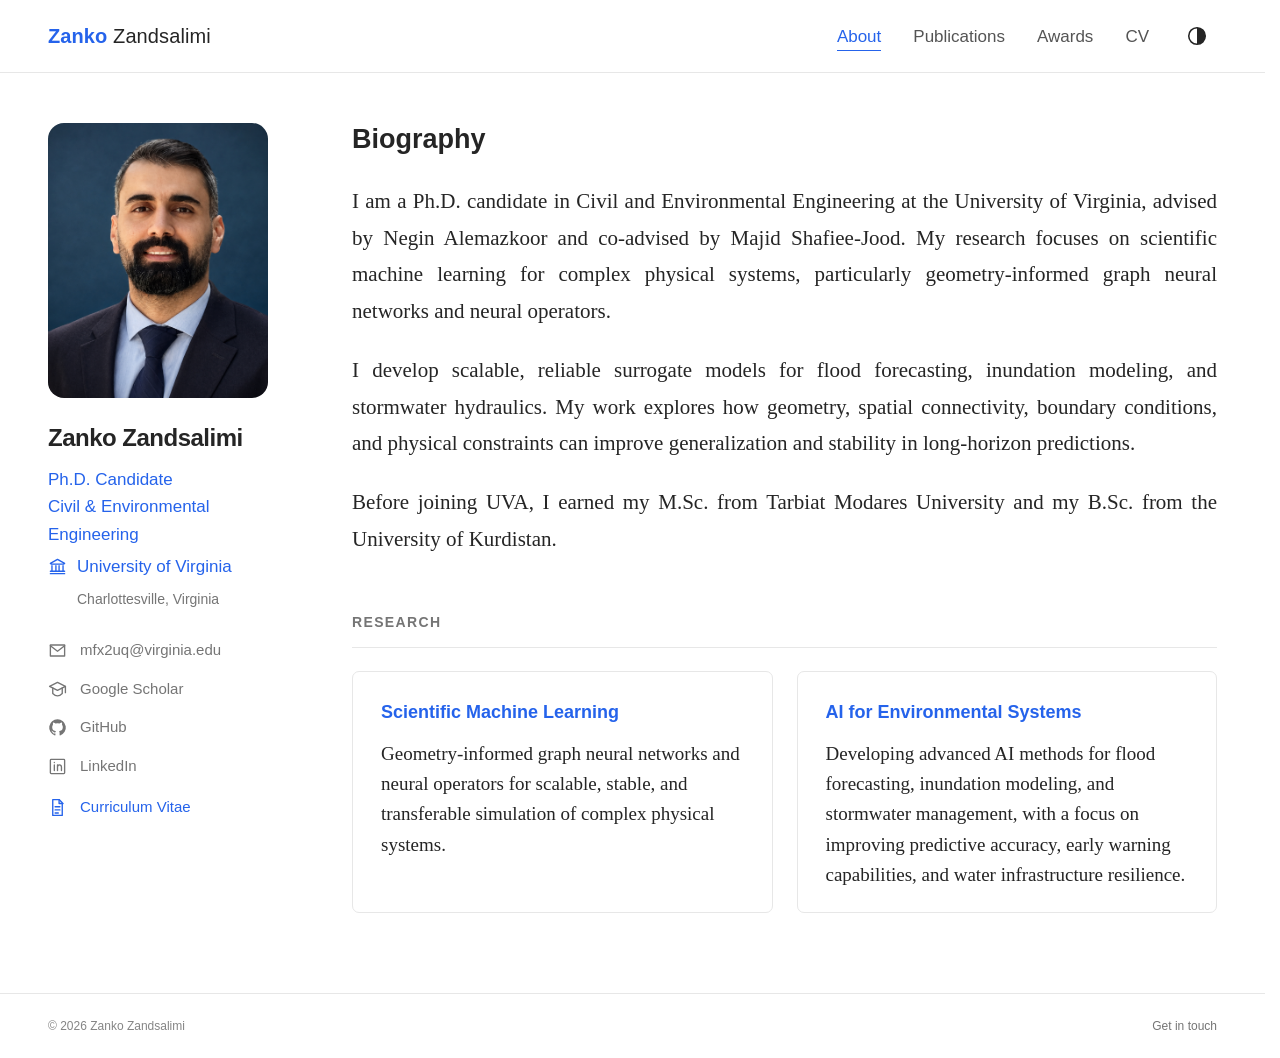
==== index.html @ badc1897 "Publish academic biography website" ====
<!doctype html>
<html lang="en">
<head><meta charset="utf-8"><meta name="viewport" content="width=device-width, initial-scale=1"><meta name="color-scheme" content="light dark"><script src="theme-init.js"></script>
<meta name="robots" content="index, follow"><title>Zanko Zandsalimi | Scientific Machine Learning &amp; Flood Forecasting</title><meta name="description" content="Zanko Zandsalimi is a Ph.D. candidate at the University of Virginia working on scientific machine learning, geometry-informed models, and flood forecasting."><link rel="canonical" href="https://zandsalimizanko.github.io/">
<link rel="icon" type="image/svg+xml" href="assets/favicon.svg"><link rel="stylesheet" href="styles.css"><script src="site.js" defer></script></head>
<body><a class="skip-link" href="#main">Skip to content</a>
<header class="site-header"><div class="wrap header-inner"><a class="brand" href="index.html"><span class="brand-first">Zanko</span> <span class="brand-last">Zandsalimi</span></a>
<nav class="site-nav" id="navigation" aria-label="Main navigation"><a href="index.html" aria-current="page">About</a><a href="publications.html">Publications</a><a href="awards.html">Awards</a><a href="assets/CV_Zanko_Zandsalimi.pdf" target="_blank" rel="noopener noreferrer" title="Curriculum Vitae (PDF)">CV</a></nav>
<div class="header-controls"><button class="theme-toggle" type="button" aria-label="Switch to dark theme" aria-pressed="false" title="Switch to dark theme"><svg class="icon" viewBox="0 0 24 24" fill="none" stroke="currentColor" stroke-width="1.7" stroke-linecap="round" stroke-linejoin="round" aria-hidden="true"><circle cx="12" cy="12" r="9"/><path d="M12 3a9 9 0 0 1 0 18z" fill="currentColor" stroke="none"/></svg></button><button type="button" class="menu-toggle" aria-expanded="false" aria-controls="navigation" aria-label="Open navigation"><svg class="icon" viewBox="0 0 24 24" fill="none" stroke="currentColor" stroke-width="1.7" stroke-linecap="round" stroke-linejoin="round" aria-hidden="true"><path d="M4 6h16M4 12h16M4 18h16"/></svg><span>Menu</span></button></div></div></header>
<div class="wrap layout"><aside class="profile" aria-label="Profile">
    <img class="portrait" src="assets/zanko-zandsalimi.jpeg" width="480" height="600" alt="Portrait of Zanko Zandsalimi">
    <div class="profile-info"><h1>Zanko Zandsalimi</h1>
      <p class="role">Ph.D. Candidate<span>Civil &amp; Environmental Engineering</span></p>
      <p class="affiliation"><svg class="icon" viewBox="0 0 24 24" fill="none" stroke="currentColor" stroke-width="1.7" stroke-linecap="round" stroke-linejoin="round" aria-hidden="true"><path d="m3 8 9-5 9 5M4 9h16M5 11v7m5-7v7m4-7v7m5-7v7M3 21h18M3 18h18"/></svg><span>University of Virginia</span></p>
      <p class="location">Charlottesville, Virginia</p>
    </div>
    <div class="profile-links">
      <a class="email-link" href="mailto:mfx2uq@virginia.edu"><svg class="icon" viewBox="0 0 24 24" fill="none" stroke="currentColor" stroke-width="1.7" stroke-linecap="round" stroke-linejoin="round" aria-hidden="true"><path d="M3 5h18v14H3z"/><path d="m3 6 9 7 9-7"/></svg><span>mfx2uq@virginia.edu</span></a>
      <a href="https://scholar.google.com/citations?user=lIaSr3oAAAAJ" target="_blank" rel="noopener noreferrer"><svg class="icon" viewBox="0 0 24 24" fill="none" stroke="currentColor" stroke-width="1.7" stroke-linecap="round" stroke-linejoin="round" aria-hidden="true"><path d="m2 8 10-5 10 5-10 5z"/><path d="M6 10v7c4 4 8 4 12 0v-7M22 8v8"/></svg><span>Google Scholar</span></a>
      <a href="https://github.com/Zanko-WRM" target="_blank" rel="noopener noreferrer"><svg class="icon" viewBox="0 0 24 24" fill="none" stroke="currentColor" stroke-width="1.7" stroke-linecap="round" stroke-linejoin="round" aria-hidden="true"><path fill="currentColor" stroke="none" d="M12 1.5a10.5 10.5 0 0 0-3.32 20.46c.52.1.72-.22.72-.5v-1.95c-2.92.63-3.54-1.24-3.54-1.24-.48-1.21-1.17-1.53-1.17-1.53-.95-.65.08-.64.08-.64 1.05.08 1.6 1.08 1.6 1.08.94 1.6 2.46 1.14 3.06.87.1-.68.37-1.14.67-1.4-2.33-.27-4.78-1.17-4.78-5.19 0-1.15.41-2.09 1.08-2.82-.1-.27-.47-1.34.11-2.78 0 0 .88-.28 2.89 1.08a10 10 0 0 1 5.24 0c2-1.36 2.88-1.08 2.88-1.08.58 1.44.21 2.51.11 2.78.67.73 1.08 1.67 1.08 2.82 0 4.03-2.45 4.92-4.79 5.18.38.33.71.97.71 1.96v2.86c0 .28.19.61.72.5A10.5 10.5 0 0 0 12 1.5z"/></svg><span>GitHub</span></a>
      <a href="https://www.linkedin.com/in/zanko-zandsalimi-bb3569143/" target="_blank" rel="noopener noreferrer"><svg class="icon" viewBox="0 0 24 24" fill="none" stroke="currentColor" stroke-width="1.7" stroke-linecap="round" stroke-linejoin="round" aria-hidden="true"><rect x="3" y="3" width="18" height="18" rx="1"/><path d="M8 10v7M8 7v.1M12 17v-7m0 3c0-4 5-4 5 0v4"/></svg><span>LinkedIn</span></a>
      <a class="cv-link" href="assets/CV_Zanko_Zandsalimi.pdf" target="_blank" rel="noopener noreferrer"><svg class="icon" viewBox="0 0 24 24" fill="none" stroke="currentColor" stroke-width="1.7" stroke-linecap="round" stroke-linejoin="round" aria-hidden="true"><path d="M6 2h8l4 4v16H6z"/><path d="M14 2v5h5M9 11h6M9 15h6M9 19h4"/></svg><span>Curriculum Vitae</span></a>
    </div>
  </aside><main class="content" id="main" tabindex="-1"><section class="section" aria-labelledby="about"><h2 class="page-title biography-title" id="about">Biography</h2><div class="prose"><p>I am a Ph.D. candidate in Civil and Environmental Engineering at the University of Virginia, advised by Negin Alemazkoor and co-advised by Majid Shafiee-Jood. My research focuses on scientific machine learning for complex physical systems, particularly geometry-informed graph neural networks and neural operators.</p><p>I develop scalable, reliable surrogate models for flood forecasting, inundation modeling, and stormwater hydraulics. My work explores how geometry, spatial connectivity, boundary conditions, and physical constraints can improve generalization and stability in long-horizon predictions.</p><p>Before joining UVA, I earned my M.Sc. from Tarbiat Modares University and my B.Sc. from the University of Kurdistan.</p></div></section><section class="section" aria-labelledby="research"><h2 class="section-label" id="research">Research</h2><div class="research-grid"><article class="research-card"><h3>Scientific Machine Learning</h3><p>Geometry-informed graph neural networks and neural operators for scalable, stable, and transferable simulation of complex physical systems.</p></article><article class="research-card"><h3>AI for Environmental Systems</h3><p>Developing advanced AI methods for flood forecasting, inundation modeling, and stormwater management, with a focus on improving predictive accuracy, early warning capabilities, and water infrastructure resilience.</p></article></div></section></main></div>
<footer class="site-footer"><div class="wrap footer-inner"><span>© 2026 Zanko Zandsalimi</span><a href="mailto:mfx2uq@virginia.edu">Get in touch</a></div></footer>
</body></html>
---- styles.css ----
:root {
  color-scheme: light;
  --accent: #2563eb;
  --accent-dark: #1d4ed8;
  --ink: #252525;
  --muted: #757575;
  --line: #e7e7e7;
  --soft: #f8fafc;
  --background: #fff;
  --secondary: #545454;
  --subtle: #858585;
  --highlight: #eff6ff;
  --highlight-border: #93c5fd;
  --link-border: #bfdbfe;
  --sans: -apple-system, BlinkMacSystemFont, "Segoe UI", Arial, sans-serif;
  --serif: Georgia, "Times New Roman", serif;
}
:root[data-theme="dark"] {
  color-scheme: dark;
  --background: #1c1d22;
  --ink: #e8e8ed;
  --accent: #60a5fa;
  --accent-dark: #93c5fd;
  --secondary: #d0cdd5;
  --muted: #b4b1bd;
  --subtle: #a09da8;
  --line: #39383f;
  --soft: #25252c;
  --highlight: #172c46;
  --highlight-border: #60a5fa;
  --link-border: #365d85;
}
* { box-sizing: border-box; }
.sr-only { position: absolute; width: 1px; height: 1px; padding: 0; margin: -1px; overflow: hidden; clip-path: inset(50%); white-space: nowrap; border: 0; }
html { scroll-behavior: smooth; scrollbar-gutter: stable; }
body { margin: 0; background: var(--background); color: var(--ink); font-family: var(--sans); font-size: 16px; }
a { color: var(--accent); text-decoration: none; text-underline-offset: 4px; }
a:hover { color: var(--accent-dark); text-decoration: underline; }
button, input { font: inherit; }
button { cursor: pointer; }
button:focus-visible, a:focus-visible, summary:focus-visible, [tabindex]:focus-visible {
  outline: 3px solid var(--accent); outline-offset: 5px; border-radius: 3px;
}
.skip-link { position: fixed; top: -100px; left: 18px; z-index: 50; padding: 12px 18px; background: var(--background); border: 1px solid var(--accent); }
.skip-link:focus { top: 12px; }
.wrap { width: min(1320px, calc(100% - 96px)); margin-inline: auto; }
.site-header { border-bottom: 1px solid var(--line); background: var(--background); }
.header-inner { min-height: 72px; display: flex; align-items: center; justify-content: space-between; gap: 28px; }
.brand { font-size: 20px; font-weight: 650; white-space: nowrap; letter-spacing: .1px; }
.brand:hover { text-decoration: none; }
.brand-first { color: var(--accent); font-weight: 650; }
.brand-last { color: var(--ink); font-weight: 400; }
.site-nav { display: flex; align-items: stretch; gap: 32px; margin-left: auto; }
.site-nav a { position: relative; padding: 23px 0 21px; color: var(--secondary); font-size: 17px; white-space: nowrap; }
.site-nav a:hover { color: var(--accent); text-decoration: none; }
.site-nav a[aria-current="page"] { color: var(--accent); }
.site-nav a[aria-current="page"]::after { content: ""; height: 1px; background: var(--accent); position: absolute; left: 0; right: 0; bottom: 17px; }
.header-controls { display: flex; align-items: center; gap: 10px; flex-shrink: 0; }
.theme-toggle { display: inline-flex; align-items: center; justify-content: center; width: 40px; height: 40px; padding: 9px; color: var(--ink); border: 0; background: transparent; border-radius: 50%; }
.theme-toggle:hover { background: var(--soft); }
.theme-toggle .icon { width: 22px; height: 22px; }
.menu-toggle { display: none; border: 1px solid var(--line); border-radius: 5px; background: var(--background); padding: 8px 12px; color: var(--ink); align-items: center; gap: 8px; }
.icon { width: 19px; height: 19px; fill: none; flex-shrink: 0; }
.layout { display: grid; grid-template-columns: 240px minmax(0, 1fr); column-gap: 64px; align-items: start; padding-top: 50px; padding-bottom: 80px; }
.profile { min-width: 0; }
.portrait { display: block; width: 220px; max-width: 100%; height: auto; aspect-ratio: 4 / 5; object-fit: cover; border-radius: 16px; background: #f0ede9; }
.profile h1 { font-size: 24px; line-height: 1.3; letter-spacing: -.5px; margin: 24px 0 13px; font-weight: 650; }
.role { color: var(--accent); font-size: 17px; line-height: 1.6; margin: 0 0 5px; }
.role span { display: block; }
.affiliation { display: flex; align-items: start; gap: 10px; margin: 0; color: var(--accent); font-size: 17px; line-height: 1.6; }
.affiliation .icon { margin-top: 4px; }
.location { color: var(--muted); font-size: 14px; margin: 8px 0 0 29px; line-height: 1.6; }
.profile-links { display: flex; flex-direction: column; align-items: start; gap: 16px; margin-top: 29px; }
.profile-links a { display: inline-flex; align-items: center; gap: 13px; color: var(--muted); font-size: 15px; line-height: 1.5; overflow-wrap: anywhere; }
.profile-links a:hover { color: var(--accent); }
.profile-links .cv-link { color: var(--accent); margin-top: 3px; }
.content { min-width: 0; }
.section { margin-bottom: 54px; }
.section:last-child { margin-bottom: 0; }
.section-label { font-family: var(--sans); font-size: 14px; line-height: 1.5; color: var(--muted); font-weight: 600; letter-spacing: 1.35px; text-transform: uppercase; border-bottom: 1px solid var(--line); padding-bottom: 14px; margin: 0 0 23px; }
.prose { font-family: var(--serif); font-size: 21px; line-height: 1.75; }
.prose p { margin: 0 0 22px; text-align: justify; }
.prose p:last-child { margin-bottom: 0; }
.research-grid { display: grid; grid-template-columns: repeat(2, minmax(0, 1fr)); gap: 24px; align-items: stretch; }
.research-card { display: flex; flex-direction: column; padding: 27px 28px 21px; border: 1px solid var(--line); border-radius: 7px; }
.research-card h3 { color: var(--accent); font-size: 18px; line-height: 1.45; margin: 0 0 14px; font-weight: 650; }
.research-card > p { margin: 0; font-family: var(--serif); font-size: 19px; line-height: 1.6; }
.experience-panel { border: 1px solid var(--line); border-radius: 7px; padding: 27px 30px 20px; }
.experience-heading { display: flex; align-items: center; justify-content: space-between; gap: 20px; border-bottom: 1px solid var(--line); padding-bottom: 18px; }
.experience-heading h2 { margin: 0; color: var(--muted); font-size: 14px; font-weight: 600; line-height: 1.5; letter-spacing: 1.35px; text-transform: uppercase; }
.experience-heading > span { color: var(--muted); font-size: 13px; }
.experience-viewport { position: relative; height: 320px; overflow-y: auto; scrollbar-width: thin; scrollbar-color: var(--line) transparent; scroll-snap-type: y proximity; }
.experience-entry { display: flex; flex-direction: column; justify-content: center; align-items: flex-start; min-height: 320px; padding: 28px 24px 28px 0; scroll-snap-align: start; }
.experience-entry time { color: var(--muted); font-size: 14px; line-height: 1.5; margin-bottom: 14px; }
.experience-entry h3 { margin: 0 0 10px; font-family: var(--serif); font-size: 30px; font-weight: 500; line-height: 1.3; }
.experience-institution { color: var(--accent); font-size: 16px; line-height: 1.6; margin: 0 0 21px; }
.experience-detail { max-width: 62ch; margin: 0 0 20px; font-family: var(--serif); font-size: 20px; line-height: 1.65; }
.experience-topics { color: var(--muted); font-size: 13px; line-height: 1.7; margin: 0; }
.experience-navigation { display: flex; align-items: center; justify-content: space-between; gap: 16px; border-top: 1px solid var(--line); padding-top: 16px; }
.experience-navigation[hidden] { display: none; }
.experience-navigation button { display: flex; align-items: center; justify-content: center; flex-shrink: 0; width: 44px; height: 40px; padding: 10px; border: 1px solid var(--line); border-radius: 4px; background: var(--background); color: var(--ink); }
.experience-navigation button:hover:enabled { background: var(--highlight); color: var(--accent); border-color: var(--highlight-border); }
.experience-navigation button:disabled { opacity: .35; cursor: default; }
.experience-status { color: var(--muted); font-size: 13px; line-height: 1.6; text-align: center; }
.research-card details { border-top: 1px solid var(--line); padding-top: 16px; margin-top: auto; }
.research-card summary { color: var(--muted); font-size: 14px; font-weight: 600; line-height: 1.6; cursor: pointer; }
.research-card summary::marker { color: var(--accent); font-size: 11px; }
.research-card details ul { margin: 17px 0 3px; padding-left: 18px; color: var(--accent); }
.research-card details li { padding: 0 0 12px 2px; font-size: 14px; line-height: 1.6; }
.news-panel { border: 1px solid var(--line); border-radius: 7px; max-height: 380px; overflow-y: auto; scrollbar-width: thin; scrollbar-color: #c5c5c5 transparent; padding: 0 23px; overscroll-behavior: contain; }
.news-row { display: grid; grid-template-columns: 92px minmax(0, 1fr); gap: 23px; padding: 22px 0; border-bottom: 1px solid var(--line); }
.news-row:last-child { border-bottom: 0; }
.news-row time { color: var(--subtle); font-size: 14px; padding-top: 5px; }
.news-row p { font-family: var(--serif); font-size: 18px; line-height: 1.7; margin: 0; }
.news-row a { color: inherit; text-decoration: underline; text-decoration-color: var(--link-border); }
.timeline { display: grid; gap: 0; }
.timeline-item { padding: 20px 0; border-bottom: 1px solid var(--line); }
.timeline-item:first-child { padding-top: 0; }
.timeline-item:last-child { border: 0; padding-bottom: 0; }
.item-top { display: flex; gap: 16px; align-items: baseline; justify-content: space-between; }
.item-top h3 { font-size: 18px; line-height: 1.6; font-weight: 600; margin: 0; }
.item-top time { color: var(--subtle); font-size: 14px; line-height: 1.6; flex-shrink: 0; }
.institution { color: var(--accent); font-size: 15px; line-height: 1.6; margin: 4px 0 0; }
.institution a { text-decoration: underline; text-decoration-thickness: 1px; }
.item-detail { font-family: var(--serif); font-size: 18px; line-height: 1.7; margin: 8px 0 0; }
.page-title { font-family: var(--serif); font-size: 36px; font-weight: 500; line-height: 1.25; margin: -5px 0 13px; }
.biography-title { font-family: var(--sans); font-size: 27px; font-weight: 650; margin: 0 0 26px; }
.page-intro { font-family: var(--serif); color: var(--muted); font-size: 19px; line-height: 1.7; margin: 0 0 34px; }
.subheading { font-size: 14px; letter-spacing: 1.1px; color: var(--muted); text-transform: uppercase; border-bottom: 1px solid var(--line); padding-bottom: 12px; margin: 36px 0 23px; }
.publication-list { list-style: none; padding: 0; margin: 0; }
.publication { padding-bottom: 25px; margin-bottom: 25px; border-bottom: 1px solid var(--line); }
.publication:last-child { border: 0; }
.publication h3 { font-family: var(--serif); font-size: 21px; line-height: 1.5; font-weight: 600; margin: 0 0 8px; }
.publication h3 a { color: var(--ink); }
.publication h3 a:hover { color: var(--accent); }
.authors { font-family: var(--serif); color: var(--muted); font-size: 16px; line-height: 1.7; margin: 0 0 7px; }
.authors strong { font-weight: 600; color: var(--ink); }
.publication-meta { color: var(--muted); font-size: 14px; line-height: 1.7; margin: 0; }
.publication-status { display: inline-block; vertical-align: baseline; margin: 0 9px 4px 0; padding: 1px 7px; border: 1px solid var(--line); border-radius: 3px; background: var(--soft); color: var(--muted); font-family: var(--sans); font-size: 11px; line-height: 1.7; white-space: nowrap; }
.publication-meta em { color: var(--secondary); }
.abstract-toggle { display: inline-block; margin-top: 11px; padding: 4px 12px; border: 1px solid var(--link-border); border-radius: 3px; background: transparent; color: var(--accent); font-size: 12px; line-height: 1.6; }
.abstract-toggle:hover, .abstract-toggle[aria-expanded="true"] { background: var(--highlight); border-color: var(--highlight-border); }
.publication-abstract { margin-top: 13px; padding: 15px 18px; border-left: 2px solid var(--link-border); border-radius: 0 4px 4px 0; background: var(--soft); }
.publication-abstract p { margin: 0; color: var(--secondary); font-family: var(--serif); font-size: 16px; line-height: 1.8; }
.teaching-entry { padding: 0 0 32px; margin-bottom: 30px; border-bottom: 1px solid var(--line); }
.teaching-entry:last-child { border: 0; }
.course-title { font-family: var(--serif); font-size: 23px; line-height: 1.5; margin: 11px 0; }
.presentation { display: grid; grid-template-columns: 85px minmax(0, 1fr); gap: 23px; padding: 0 0 24px; margin: 0 0 24px; border-bottom: 1px solid var(--line); }
.presentation time { color: #858585; font-size: 14px; line-height: 1.7; }
.presentation h3 { font-family: var(--serif); font-size: 21px; line-height: 1.5; font-weight: 500; margin: 0 0 8px; }
.presentation p { font-size: 14px; line-height: 1.7; color: #707070; margin: 4px 0; }
.presentation .talk-type { font-size: 12px; text-transform: uppercase; letter-spacing: .6px; color: var(--accent); }
.site-footer { border-top: 1px solid var(--line); padding: 22px 0; }
.footer-inner { display: flex; justify-content: space-between; gap: 20px; color: var(--subtle); font-size: 12px; line-height: 1.7; }
.footer-inner a { color: var(--muted); }
@media (min-width: 1600px) {
  .wrap { width: min(1440px, calc(100% - 160px)); }
  .layout { grid-template-columns: 260px minmax(0, 1fr); column-gap: 80px; padding-top: 58px; }
  .portrait { width: 240px; }
  .prose { font-size: 23px; }
  .research-card > p { font-size: 21px; }
}
@media (max-width: 1180px) {
  .wrap { width: calc(100% - 64px); }
  .layout { grid-template-columns: 240px minmax(0, 1fr); column-gap: 48px; padding-top: 46px; }
  .site-nav { gap: 22px; }
  .site-nav a { font-size: 15px; }
  .brand { font-size: 18px; }
  .profile h1 { font-size: 24px; }
  .role, .affiliation { font-size: 15px; }
  .profile-links a { font-size: 14px; }
  .prose { font-size: 20px; }
  .research-card { padding: 23px 21px 19px; }
  .research-card h3 { font-size: 17px; }
  .research-card > p { font-size: 18px; }
  .research-grid { gap: 18px; }
}
@media (max-width: 900px) {
  .layout { grid-template-columns: 205px minmax(0, 1fr); column-gap: 32px; }
  .research-grid { grid-template-columns: 1fr; }
  .site-nav { gap: 16px; }
  .site-nav a { font-size: 13px; }
  .news-row { grid-template-columns: 52px minmax(0, 1fr); gap: 18px; }
  .profile h1 { font-size: 22px; }
  .prose { font-size: 19px; }
}
@media (max-width: 760px) {
  .wrap { width: calc(100% - 40px); }
  .header-inner { flex-wrap: wrap; gap: 0; min-height: 64px; }
  .brand { font-size: 18px; padding: 19px 0; }
  .menu-toggle { display: inline-flex; }
  .header-controls { margin-left: auto; }
  .site-nav { order: 3; display: none; width: 100%; flex-direction: column; gap: 0; padding: 0 0 12px; margin-left: 0; }
  .site-nav.is-open { display: flex; }
  .site-nav a { padding: 11px 0; font-size: 16px; }
  .site-nav a[aria-current="page"]::after { display: none; }
  .layout { display: block; padding-top: 32px; padding-bottom: 44px; }
  .profile { display: grid; grid-template-columns: 150px minmax(0, 1fr); gap: 0 25px; margin-bottom: 43px; padding-bottom: 31px; border-bottom: 1px solid var(--line); }
  .portrait { grid-column: 1; grid-row: 1; width: 100%; border-radius: 11px; }
  .profile-info { grid-column: 2; grid-row: 1; align-self: center; }
  .profile h1 { font-size: 26px; margin: 0 0 10px; }
  .role, .affiliation { font-size: 14px; }
  .location { font-size: 12px; }
  .profile-links { grid-column: 1 / -1; flex-direction: row; flex-wrap: wrap; gap: 15px 22px; margin-top: 24px; }
  .profile-links a { font-size: 14px; gap: 8px; }
  .profile-links .cv-link { margin-top: 0; }
  .profile-links .email-link { flex-basis: 100%; }
  .research-grid { grid-template-columns: repeat(2, minmax(0, 1fr)); }
  .section { margin-bottom: 40px; }
  .section-label { font-size: 13px; padding-bottom: 12px; margin-bottom: 20px; }
  .page-title { font-size: 32px; margin-top: 0; }
  .biography-title { font-size: 25px; }
  .publication h3 { font-size: 20px; }
  .footer-inner { flex-direction: column; gap: 7px; }
}
@media (max-width: 480px) {
  .wrap { width: calc(100% - 36px); }
  .menu-toggle { padding: 8px; }
  .menu-toggle span { display: none; }
  .header-controls { gap: 5px; }
  .profile { grid-template-columns: 110px minmax(0, 1fr); gap: 0 19px; }
  .profile h1 { font-size: 23px; }
  .role, .affiliation { font-size: 13px; }
  .affiliation { gap: 7px; }
  .affiliation .icon { width: 15px; height: 15px; margin-top: 3px; }
  .location { margin-left: 22px; font-size: 11px; }
  .research-grid { grid-template-columns: 1fr; gap: 18px; }
  .prose { font-size: 19px; line-height: 1.75; }
  .research-card { padding: 23px; }
  .research-card > p { font-size: 19px; }
  .experience-panel { padding: 23px 20px 18px; }
  .experience-heading { gap: 12px; }
  .experience-heading > span { font-size: 11px; text-align: right; }
  .experience-viewport { height: 420px; }
  .experience-entry { min-height: 420px; padding: 24px 12px 24px 0; }
  .experience-entry h3 { font-size: 26px; }
  .experience-institution { font-size: 14px; margin-bottom: 17px; }
  .experience-detail { font-size: 19px; margin-bottom: 17px; }
  .experience-topics { font-size: 12px; }
  .experience-status { font-size: 12px; }
  .news-panel { padding-inline: 17px; max-height: 360px; }
  .news-row { grid-template-columns: 42px minmax(0, 1fr); gap: 13px; padding: 19px 0; }
  .news-row p { font-size: 17px; }
  .news-row time { font-size: 12px; }
  .item-top { flex-direction: column; gap: 4px; }
  .item-top h3 { font-size: 17px; }
  .page-intro { font-size: 18px; }
  .presentation { grid-template-columns: 1fr; gap: 7px; }
  .presentation h3 { font-size: 20px; }
}
@media (prefers-reduced-motion: reduce) { html { scroll-behavior: auto; } }
@media print {
  :root[data-theme="dark"] { color-scheme: light; --background: #fff; --ink: #252525; --accent: #2563eb; --muted: #757575; --subtle: #858585; --secondary: #545454; --line: #e7e7e7; }
  .site-nav, .header-controls, .site-footer, .skip-link { display: none; }
  .wrap { width: 100%; }
  .layout { grid-template-columns: 190px minmax(0, 1fr); gap: 30px; padding-top: 25px; }
  .news-panel { max-height: none; overflow: visible; }
  .experience-viewport { height: auto; overflow: visible; }
  .experience-entry { min-height: 0; padding: 20px 0; break-inside: avoid; }
  .experience-entry + .experience-entry { border-top: 1px solid var(--line); }
  .experience-navigation { display: none; }
  a { color: inherit; }
}
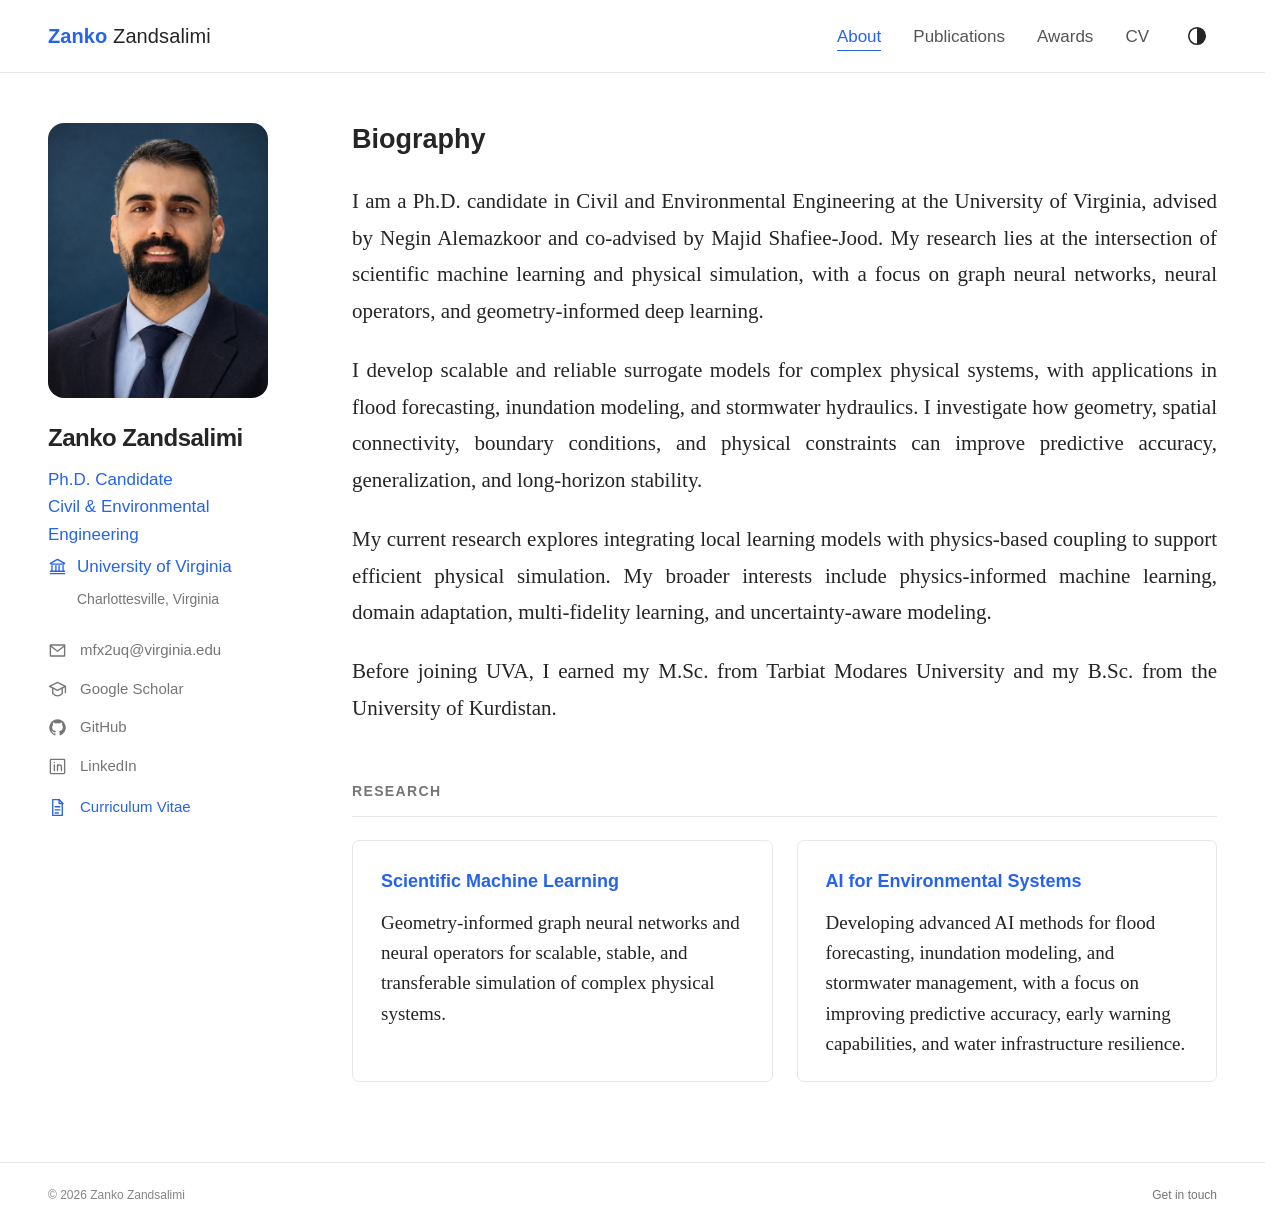
==== commit 4b189c21: "Publish academic biography website" ====
--- a/index.html
+++ b/index.html
@@ -21,6 +21,6 @@
       <a href="https://www.linkedin.com/in/zanko-zandsalimi-bb3569143/" target="_blank" rel="noopener noreferrer"><svg class="icon" viewBox="0 0 24 24" fill="none" stroke="currentColor" stroke-width="1.7" stroke-linecap="round" stroke-linejoin="round" aria-hidden="true"><rect x="3" y="3" width="18" height="18" rx="1"/><path d="M8 10v7M8 7v.1M12 17v-7m0 3c0-4 5-4 5 0v4"/></svg><span>LinkedIn</span></a>
       <a class="cv-link" href="assets/CV_Zanko_Zandsalimi.pdf" target="_blank" rel="noopener noreferrer"><svg class="icon" viewBox="0 0 24 24" fill="none" stroke="currentColor" stroke-width="1.7" stroke-linecap="round" stroke-linejoin="round" aria-hidden="true"><path d="M6 2h8l4 4v16H6z"/><path d="M14 2v5h5M9 11h6M9 15h6M9 19h4"/></svg><span>Curriculum Vitae</span></a>
     </div>
-  </aside><main class="content" id="main" tabindex="-1"><section class="section" aria-labelledby="about"><h2 class="page-title biography-title" id="about">Biography</h2><div class="prose"><p>I am a Ph.D. candidate in Civil and Environmental Engineering at the University of Virginia, advised by Negin Alemazkoor and co-advised by Majid Shafiee-Jood. My research focuses on scientific machine learning for complex physical systems, particularly geometry-informed graph neural networks and neural operators.</p><p>I develop scalable, reliable surrogate models for flood forecasting, inundation modeling, and stormwater hydraulics. My work explores how geometry, spatial connectivity, boundary conditions, and physical constraints can improve generalization and stability in long-horizon predictions.</p><p>Before joining UVA, I earned my M.Sc. from Tarbiat Modares University and my B.Sc. from the University of Kurdistan.</p></div></section><section class="section" aria-labelledby="research"><h2 class="section-label" id="research">Research</h2><div class="research-grid"><article class="research-card"><h3>Scientific Machine Learning</h3><p>Geometry-informed graph neural networks and neural operators for scalable, stable, and transferable simulation of complex physical systems.</p></article><article class="research-card"><h3>AI for Environmental Systems</h3><p>Developing advanced AI methods for flood forecasting, inundation modeling, and stormwater management, with a focus on improving predictive accuracy, early warning capabilities, and water infrastructure resilience.</p></article></div></section></main></div>
+  </aside><main class="content" id="main" tabindex="-1"><section class="section" aria-labelledby="about"><h2 class="page-title biography-title" id="about">Biography</h2><div class="prose"><p>I am a Ph.D. candidate in Civil and Environmental Engineering at the University of Virginia, advised by Negin Alemazkoor and co-advised by Majid Shafiee-Jood. My research lies at the intersection of scientific machine learning and physical simulation, with a focus on graph neural networks, neural operators, and geometry-informed deep learning.</p><p>I develop scalable and reliable surrogate models for complex physical systems, with applications in flood forecasting, inundation modeling, and stormwater hydraulics. I investigate how geometry, spatial connectivity, boundary conditions, and physical constraints can improve predictive accuracy, generalization, and long-horizon stability.</p><p>My current research explores integrating local learning models with physics-based coupling to support efficient physical simulation. My broader interests include physics-informed machine learning, domain adaptation, multi-fidelity learning, and uncertainty-aware modeling.</p><p>Before joining UVA, I earned my M.Sc. from Tarbiat Modares University and my B.Sc. from the University of Kurdistan.</p></div></section><section class="section" aria-labelledby="research"><h2 class="section-label" id="research">Research</h2><div class="research-grid"><article class="research-card"><h3>Scientific Machine Learning</h3><p>Geometry-informed graph neural networks and neural operators for scalable, stable, and transferable simulation of complex physical systems.</p></article><article class="research-card"><h3>AI for Environmental Systems</h3><p>Developing advanced AI methods for flood forecasting, inundation modeling, and stormwater management, with a focus on improving predictive accuracy, early warning capabilities, and water infrastructure resilience.</p></article></div></section></main></div>
 <footer class="site-footer"><div class="wrap footer-inner"><span>© 2026 Zanko Zandsalimi</span><a href="mailto:mfx2uq@virginia.edu">Get in touch</a></div></footer>
 </body></html>
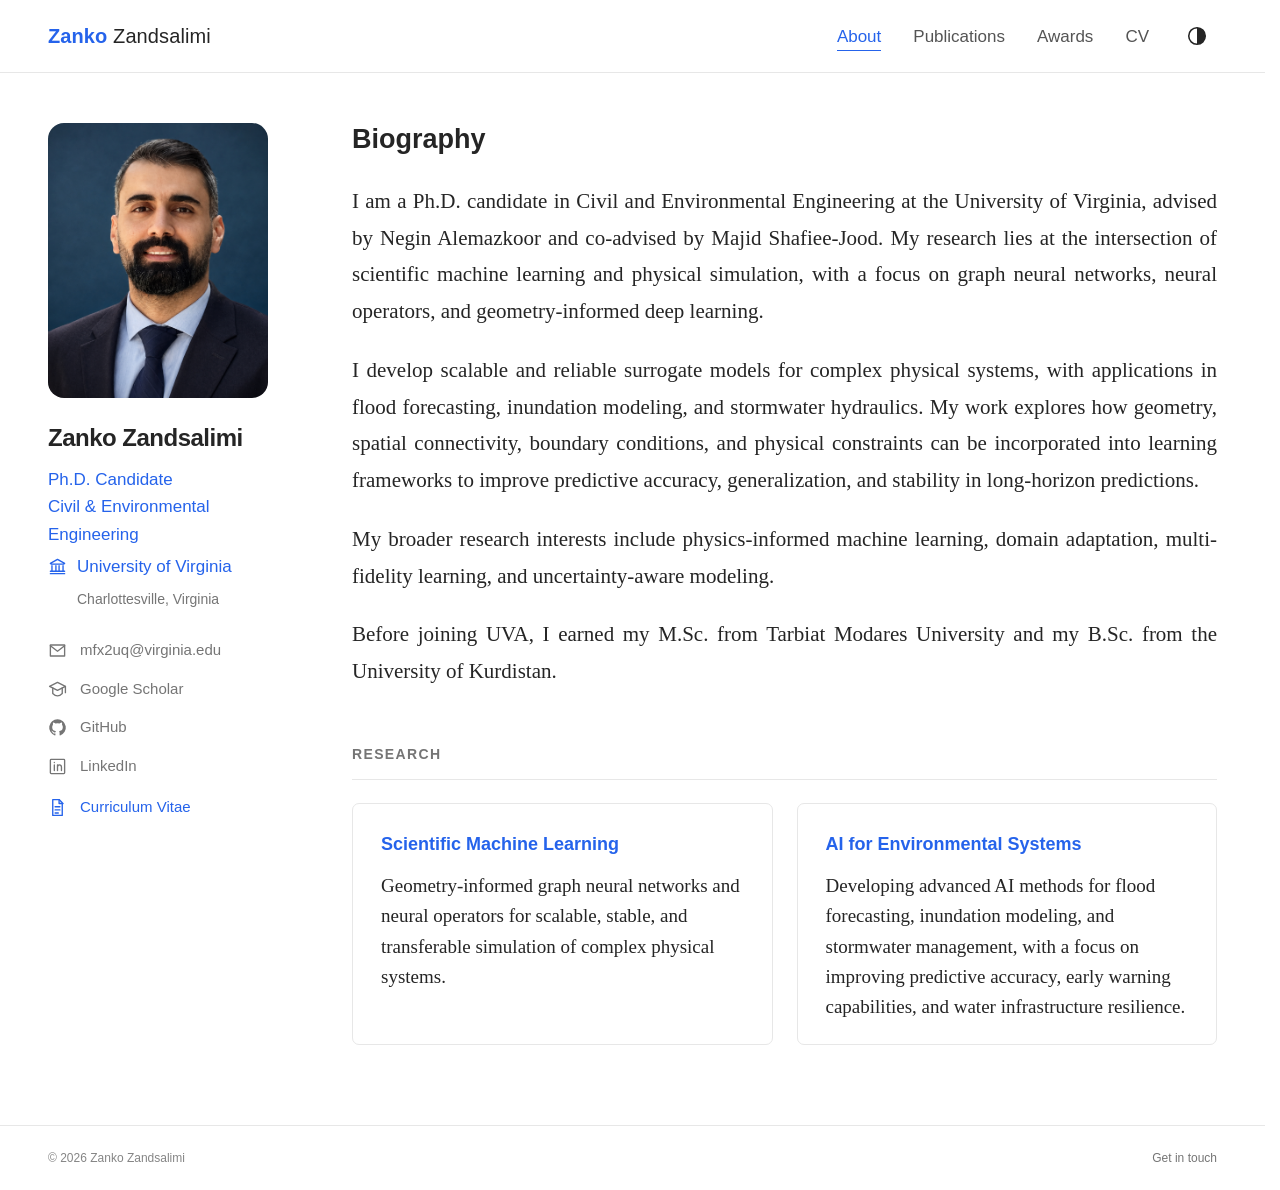
==== commit dc9cd171: "Publish academic biography website" ====
--- a/index.html
+++ b/index.html
@@ -21,6 +21,6 @@
       <a href="https://www.linkedin.com/in/zanko-zandsalimi-bb3569143/" target="_blank" rel="noopener noreferrer"><svg class="icon" viewBox="0 0 24 24" fill="none" stroke="currentColor" stroke-width="1.7" stroke-linecap="round" stroke-linejoin="round" aria-hidden="true"><rect x="3" y="3" width="18" height="18" rx="1"/><path d="M8 10v7M8 7v.1M12 17v-7m0 3c0-4 5-4 5 0v4"/></svg><span>LinkedIn</span></a>
       <a class="cv-link" href="assets/CV_Zanko_Zandsalimi.pdf" target="_blank" rel="noopener noreferrer"><svg class="icon" viewBox="0 0 24 24" fill="none" stroke="currentColor" stroke-width="1.7" stroke-linecap="round" stroke-linejoin="round" aria-hidden="true"><path d="M6 2h8l4 4v16H6z"/><path d="M14 2v5h5M9 11h6M9 15h6M9 19h4"/></svg><span>Curriculum Vitae</span></a>
     </div>
-  </aside><main class="content" id="main" tabindex="-1"><section class="section" aria-labelledby="about"><h2 class="page-title biography-title" id="about">Biography</h2><div class="prose"><p>I am a Ph.D. candidate in Civil and Environmental Engineering at the University of Virginia, advised by Negin Alemazkoor and co-advised by Majid Shafiee-Jood. My research lies at the intersection of scientific machine learning and physical simulation, with a focus on graph neural networks, neural operators, and geometry-informed deep learning.</p><p>I develop scalable and reliable surrogate models for complex physical systems, with applications in flood forecasting, inundation modeling, and stormwater hydraulics. I investigate how geometry, spatial connectivity, boundary conditions, and physical constraints can improve predictive accuracy, generalization, and long-horizon stability.</p><p>My current research explores integrating local learning models with physics-based coupling to support efficient physical simulation. My broader interests include physics-informed machine learning, domain adaptation, multi-fidelity learning, and uncertainty-aware modeling.</p><p>Before joining UVA, I earned my M.Sc. from Tarbiat Modares University and my B.Sc. from the University of Kurdistan.</p></div></section><section class="section" aria-labelledby="research"><h2 class="section-label" id="research">Research</h2><div class="research-grid"><article class="research-card"><h3>Scientific Machine Learning</h3><p>Geometry-informed graph neural networks and neural operators for scalable, stable, and transferable simulation of complex physical systems.</p></article><article class="research-card"><h3>AI for Environmental Systems</h3><p>Developing advanced AI methods for flood forecasting, inundation modeling, and stormwater management, with a focus on improving predictive accuracy, early warning capabilities, and water infrastructure resilience.</p></article></div></section></main></div>
+  </aside><main class="content" id="main" tabindex="-1"><section class="section" aria-labelledby="about"><h2 class="page-title biography-title" id="about">Biography</h2><div class="prose"><p>I am a Ph.D. candidate in Civil and Environmental Engineering at the University of Virginia, advised by Negin Alemazkoor and co-advised by Majid Shafiee-Jood. My research lies at the intersection of scientific machine learning and physical simulation, with a focus on graph neural networks, neural operators, and geometry-informed deep learning.</p><p>I develop scalable and reliable surrogate models for complex physical systems, with applications in flood forecasting, inundation modeling, and stormwater hydraulics. My work explores how geometry, spatial connectivity, boundary conditions, and physical constraints can be incorporated into learning frameworks to improve predictive accuracy, generalization, and stability in long-horizon predictions.</p><p>My broader research interests include physics-informed machine learning, domain adaptation, multi-fidelity learning, and uncertainty-aware modeling.</p><p>Before joining UVA, I earned my M.Sc. from Tarbiat Modares University and my B.Sc. from the University of Kurdistan.</p></div></section><section class="section" aria-labelledby="research"><h2 class="section-label" id="research">Research</h2><div class="research-grid"><article class="research-card"><h3>Scientific Machine Learning</h3><p>Geometry-informed graph neural networks and neural operators for scalable, stable, and transferable simulation of complex physical systems.</p></article><article class="research-card"><h3>AI for Environmental Systems</h3><p>Developing advanced AI methods for flood forecasting, inundation modeling, and stormwater management, with a focus on improving predictive accuracy, early warning capabilities, and water infrastructure resilience.</p></article></div></section></main></div>
 <footer class="site-footer"><div class="wrap footer-inner"><span>© 2026 Zanko Zandsalimi</span><a href="mailto:mfx2uq@virginia.edu">Get in touch</a></div></footer>
 </body></html>
